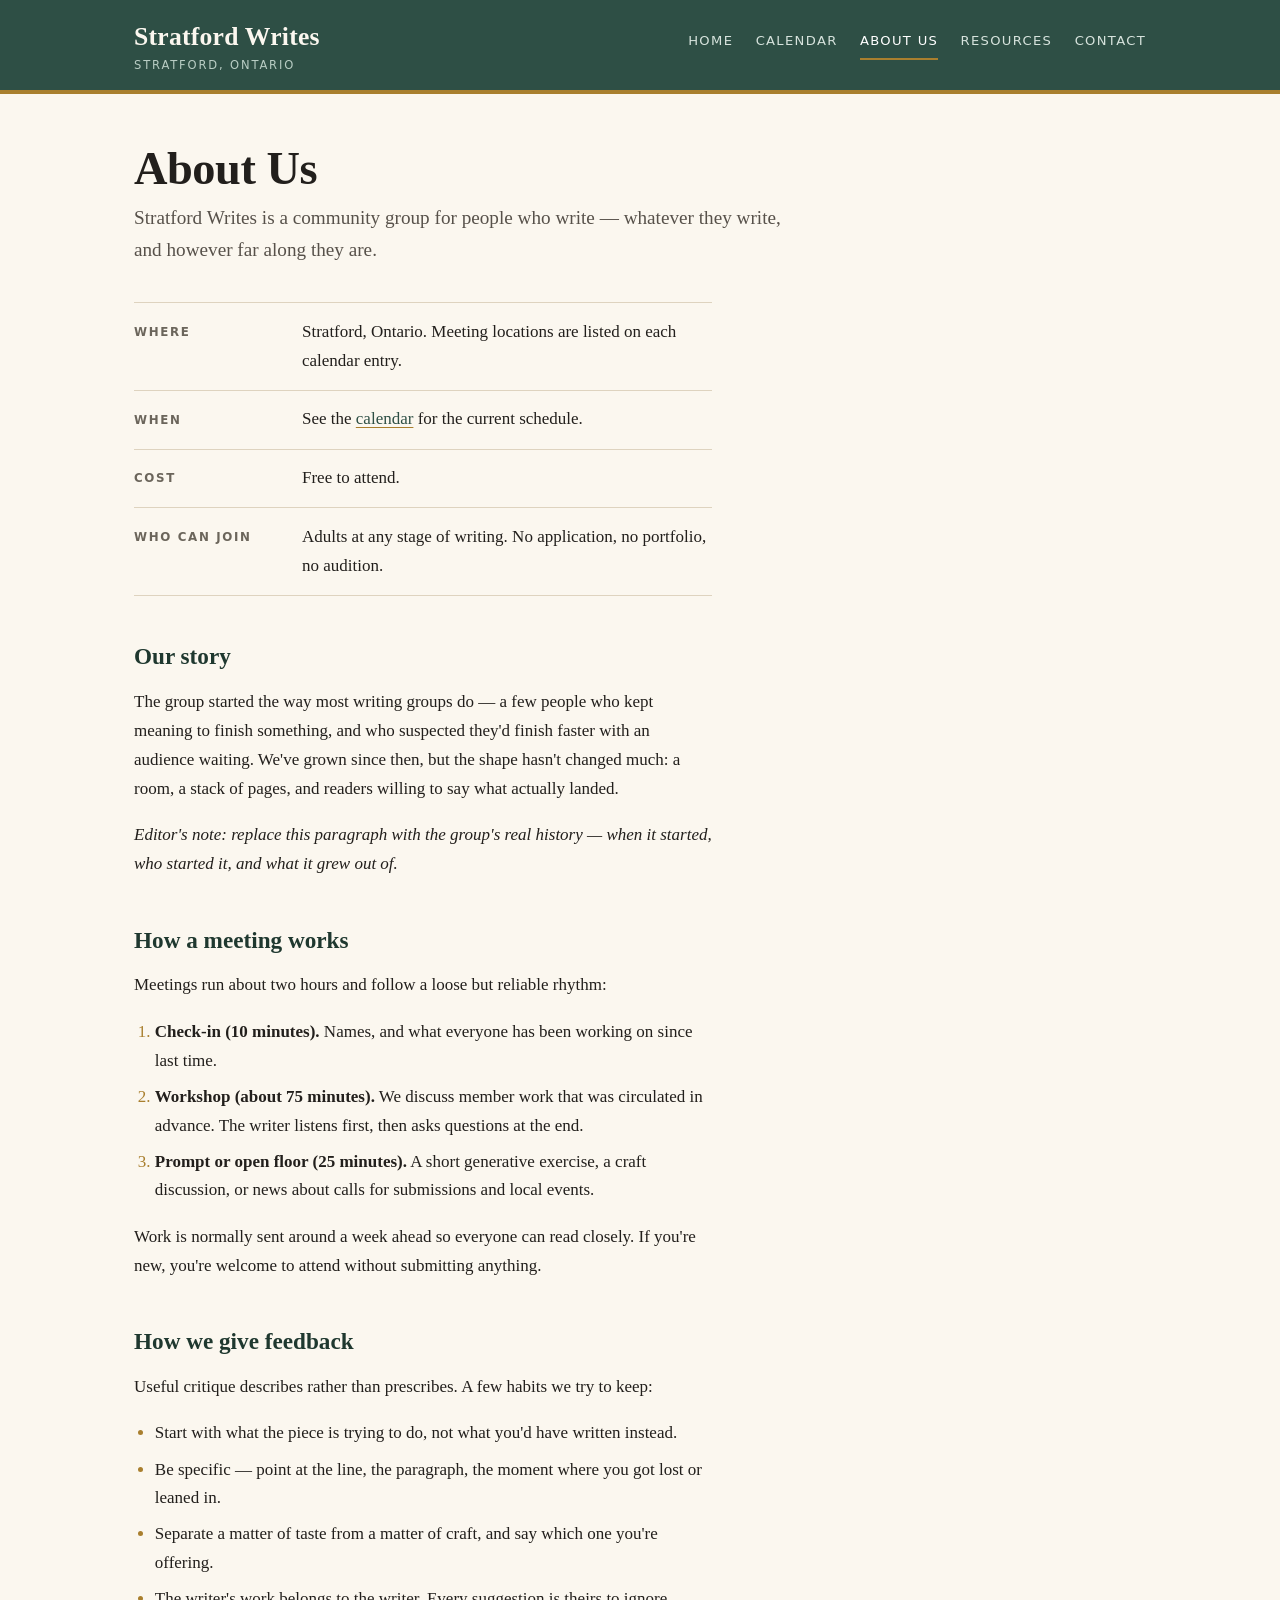
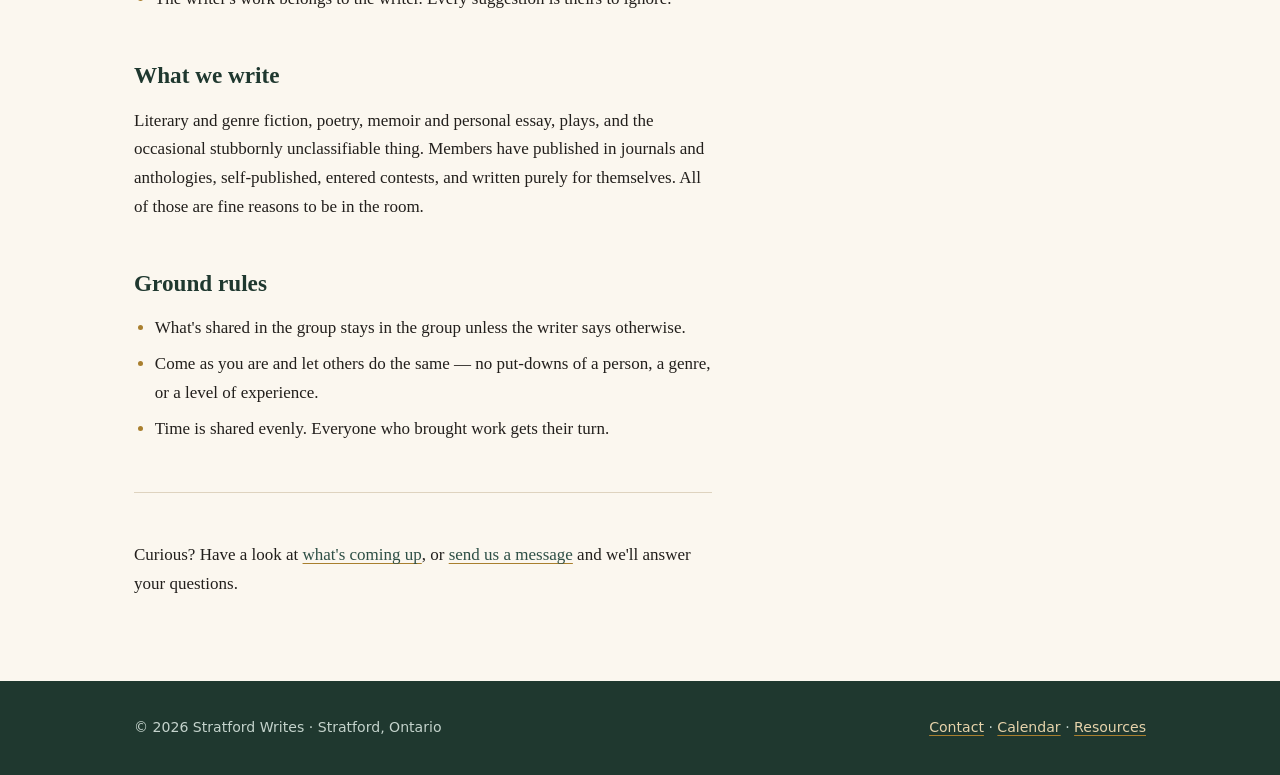
==== about.html @ 6f4bad4f "Stratford Writes website: five static pages and shared stylesheet" ====
<!DOCTYPE html>
<html lang="en">
<head>
<meta charset="utf-8">
<meta name="viewport" content="width=device-width, initial-scale=1">
<title>About Us — Stratford Writes</title>
<meta name="description" content="Who we are, how our meetings run, and what to expect at your first session.">
<!-- Social preview. Once you have a domain, add absolute og:url and og:image tags
     here (og:image should be ~1200x630px) so shared links show a picture. -->
<meta property="og:site_name" content="Stratford Writes">
<meta property="og:type" content="website">
<meta property="og:title" content="About Us — Stratford Writes">
<meta property="og:description" content="Who we are, how our meetings run, and what to expect at your first session.">
<meta name="twitter:card" content="summary">

<link rel="icon" href="data:image/svg+xml,%3Csvg xmlns=%22http://www.w3.org/2000/svg%22 viewBox=%220 0 64 64%22%3E%3Crect width=%2264%22 height=%2264%22 rx=%228%22 fill=%22%232e4f45%22/%3E%3Cpath d=%22M20 44 L32 18 L44 44%22 fill=%22none%22 stroke=%22%23e6d3ab%22 stroke-width=%225%22 stroke-linecap=%22round%22 stroke-linejoin=%22round%22/%3E%3Cpath d=%22M25 36 H39%22 stroke=%22%23e6d3ab%22 stroke-width=%225%22 stroke-linecap=%22round%22/%3E%3C/svg%3E">
<link rel="stylesheet" href="style.css">
</head>
<body>

<a class="skip" href="#main">Skip to content</a>

<header class="site-header">
  <div class="wrap">
    <a class="brand" href="index.html">
      Stratford Writes
      <small>Stratford, Ontario</small>
    </a>
    <nav class="nav" aria-label="Main">
      <a href="index.html">Home</a>
      <a href="calendar.html">Calendar</a>
      <a href="about.html" aria-current="page">About Us</a>
      <a href="resources.html">Resources</a>
      <a href="contact.html">Contact</a>
    </nav>
  </div>
</header>

<main id="main">
  <div class="wrap">

    <h1 class="page-title">About Us</h1>
    <p class="lede">Stratford Writes is a community group for people who write — whatever they write, and however far along they are.</p>

    <ul class="fact-list">
      <li>
        <span class="label">Where</span>
        <span class="value">Stratford, Ontario. Meeting locations are listed on each calendar entry.</span>
      </li>
      <li>
        <span class="label">When</span>
        <span class="value">See the <a href="calendar.html">calendar</a> for the current schedule.</span>
      </li>
      <li>
        <span class="label">Cost</span>
        <span class="value">Free to attend.</span>
      </li>
      <li>
        <span class="label">Who can join</span>
        <span class="value">Adults at any stage of writing. No application, no portfolio, no audition.</span>
      </li>
    </ul>

    <div class="prose">

      <h2>Our story</h2>
      <p>The group started the way most writing groups do — a few people who kept meaning to finish something, and who suspected they'd finish faster with an audience waiting. We've grown since then, but the shape hasn't changed much: a room, a stack of pages, and readers willing to say what actually landed.</p>
      <p><em>Editor's note: replace this paragraph with the group's real history — when it started, who started it, and what it grew out of.</em></p>

      <h2>How a meeting works</h2>
      <p>Meetings run about two hours and follow a loose but reliable rhythm:</p>
      <ol>
        <li><strong>Check-in (10 minutes).</strong> Names, and what everyone has been working on since last time.</li>
        <li><strong>Workshop (about 75 minutes).</strong> We discuss member work that was circulated in advance. The writer listens first, then asks questions at the end.</li>
        <li><strong>Prompt or open floor (25 minutes).</strong> A short generative exercise, a craft discussion, or news about calls for submissions and local events.</li>
      </ol>
      <p>Work is normally sent around a week ahead so everyone can read closely. If you're new, you're welcome to attend without submitting anything.</p>

      <h2>How we give feedback</h2>
      <p>Useful critique describes rather than prescribes. A few habits we try to keep:</p>
      <ul>
        <li>Start with what the piece is trying to do, not what you'd have written instead.</li>
        <li>Be specific — point at the line, the paragraph, the moment where you got lost or leaned in.</li>
        <li>Separate a matter of taste from a matter of craft, and say which one you're offering.</li>
        <li>The writer's work belongs to the writer. Every suggestion is theirs to ignore.</li>
      </ul>

      <h2>What we write</h2>
      <p>Literary and genre fiction, poetry, memoir and personal essay, plays, and the occasional stubbornly unclassifiable thing. Members have published in journals and anthologies, self-published, entered contests, and written purely for themselves. All of those are fine reasons to be in the room.</p>

      <h2>Ground rules</h2>
      <ul>
        <li>What's shared in the group stays in the group unless the writer says otherwise.</li>
        <li>Come as you are and let others do the same — no put-downs of a person, a genre, or a level of experience.</li>
        <li>Time is shared evenly. Everyone who brought work gets their turn.</li>
      </ul>

      <hr class="rule">

      <p>Curious? Have a look at <a href="calendar.html">what's coming up</a>, or <a href="contact.html">send us a message</a> and we'll answer your questions.</p>

    </div>

  </div>
</main>

<footer class="site-footer">
  <div class="wrap">
    <p>&copy; 2026 Stratford Writes &middot; Stratford, Ontario</p>
    <p><a href="contact.html">Contact</a> &middot; <a href="calendar.html">Calendar</a> &middot; <a href="resources.html">Resources</a></p>
  </div>
</footer>

</body>
</html>
---- style.css ----
/* ==========================================================================
   Stratford Writes — shared stylesheet
   Palette: Avon green, theatre gold, cream paper, ink
   ========================================================================== */

:root {
  --cream:      #fbf7ef;
  --cream-deep: #f3ebdd;
  --paper:      #ffffff;
  --ink:        #221f1c;
  --ink-soft:   #57514a;
  --ink-mute:   #6b655b;
  --green:      #2e4f45;
  --green-deep: #1f382f;
  --green-soft: #e4ece7;
  --gold:       #a97f2e;   /* decorative only — borders, rules, markers */
  --gold-ink:   #806018;   /* gold for TEXT — passes 4.5:1 on both creams */
  --gold-soft:  #f0e3c8;
  --rule:       #ded3bf;

  --serif: "Iowan Old Style", "Palatino Linotype", Palatino, Georgia, "Times New Roman", serif;
  --sans:  ui-sans-serif, system-ui, -apple-system, "Segoe UI", Roboto, "Helvetica Neue", Arial, sans-serif;

  --measure: 68ch;
  --wrap: 1060px;
}

/* --- reset-ish ----------------------------------------------------------- */

*, *::before, *::after { box-sizing: border-box; }

body {
  margin: 0;
  background: var(--cream);
  color: var(--ink);
  font-family: var(--serif);
  font-size: 1.0625rem;
  line-height: 1.7;
  -webkit-font-smoothing: antialiased;
}

img { max-width: 100%; height: auto; display: block; }

a {
  color: var(--green);
  text-decoration-color: var(--gold);
  text-underline-offset: 3px;
}
a:hover { color: var(--gold-ink); }

:focus-visible {
  outline: 2px solid var(--gold);
  outline-offset: 3px;
  border-radius: 2px;
}

/* --- skip link ----------------------------------------------------------- */

.skip {
  position: absolute;
  left: -9999px;
  top: 0;
  background: var(--green);
  color: var(--cream);
  padding: .6rem 1rem;
  z-index: 100;
}
.skip:focus { left: .5rem; top: .5rem; }

/* --- header / nav -------------------------------------------------------- */

.site-header {
  background: var(--green);
  color: var(--cream);
  border-bottom: 4px solid var(--gold);
}

.site-header .wrap {
  display: flex;
  flex-wrap: wrap;
  align-items: baseline;
  justify-content: space-between;
  gap: .75rem 2rem;
  padding-top: 1.4rem;
  padding-bottom: 1.1rem;
}

.brand {
  font-family: var(--serif);
  font-size: 1.6rem;
  font-weight: 600;
  letter-spacing: .01em;
  color: var(--cream);
  text-decoration: none;
  line-height: 1.2;
}
.brand:hover { color: var(--gold-soft); }
.brand small {
  display: block;
  font-family: var(--sans);
  font-size: .72rem;
  font-weight: 500;
  letter-spacing: .16em;
  text-transform: uppercase;
  color: #b9cdc4;
  margin-top: .35rem;
}

.nav {
  display: flex;
  flex-wrap: wrap;
  gap: .25rem 1.4rem;
  font-family: var(--sans);
  font-size: .82rem;
  letter-spacing: .1em;
  text-transform: uppercase;
}
.nav a {
  color: #d7e3dd;
  text-decoration: none;
  padding: .35rem 0;
  border-bottom: 2px solid transparent;
}
.nav a:hover { color: #fff; border-bottom-color: rgba(255,255,255,.35); }
.nav a[aria-current="page"] {
  color: #fff;
  border-bottom-color: var(--gold);
}

/* --- layout -------------------------------------------------------------- */

.wrap {
  width: 100%;
  max-width: var(--wrap);
  margin-inline: auto;
  padding-inline: 1.5rem;
}

main { padding-block: 3rem 4rem; }

.page-title {
  font-size: clamp(2rem, 5vw, 2.9rem);
  line-height: 1.15;
  margin: 0 0 .4rem;
  font-weight: 600;
  letter-spacing: -.01em;
}

.lede {
  font-size: 1.2rem;
  color: var(--ink-soft);
  max-width: var(--measure);
  margin: 0 0 2.2rem;
}

.prose { max-width: var(--measure); }
.prose h2 {
  font-size: 1.45rem;
  margin: 2.6rem 0 .7rem;
  color: var(--green-deep);
}
.prose h3 {
  font-size: 1.12rem;
  margin: 1.8rem 0 .4rem;
  color: var(--green-deep);
}
.prose p, .prose ul, .prose ol { margin: 0 0 1.1rem; }
.prose ul, .prose ol { padding-left: 1.3rem; }
.prose li { margin-bottom: .45rem; }
.prose li::marker { color: var(--gold); }

.rule {
  border: 0;
  border-top: 1px solid var(--rule);
  margin: 3rem 0;
}

/* --- hero (home) --------------------------------------------------------- */

.hero {
  background: var(--cream-deep);
  border-bottom: 1px solid var(--rule);
  padding-block: clamp(3rem, 8vw, 5.5rem);
}
.hero h1 {
  font-size: clamp(2.3rem, 6.5vw, 3.6rem);
  line-height: 1.1;
  margin: 0 0 1rem;
  max-width: 18ch;
  letter-spacing: -.015em;
}
.hero p {
  font-size: 1.25rem;
  color: var(--ink-soft);
  max-width: 54ch;
  margin: 0 0 2rem;
}

.kicker {
  font-family: var(--sans);
  font-size: .75rem;
  font-weight: 600;
  letter-spacing: .18em;
  text-transform: uppercase;
  color: var(--gold-ink);
  margin: 0 0 1rem;
}

/* --- buttons ------------------------------------------------------------- */

.btn-row { display: flex; flex-wrap: wrap; gap: .75rem; }

.btn {
  display: inline-block;
  font-family: var(--sans);
  font-size: .9rem;
  font-weight: 600;
  letter-spacing: .02em;
  padding: .7rem 1.4rem;
  border-radius: 2px;
  text-decoration: none;
  border: 1px solid var(--green);
  background: var(--green);
  color: var(--cream);
  transition: background .15s ease, color .15s ease;
}
.btn:hover { background: var(--green-deep); border-color: var(--green-deep); color: #fff; }

.btn.secondary {
  background: transparent;
  color: var(--green);
}
.btn.secondary:hover { background: var(--green-soft); color: var(--green-deep); }

/* --- cards --------------------------------------------------------------- */

.cards {
  display: grid;
  grid-template-columns: repeat(auto-fit, minmax(240px, 1fr));
  gap: 1.5rem;
  margin: 2.5rem 0;
  padding: 0;
  list-style: none;
}

.card {
  background: var(--paper);
  border: 1px solid var(--rule);
  border-top: 3px solid var(--gold);
  padding: 1.5rem 1.4rem;
}
.card h3 {
  margin: 0 0 .5rem;
  font-size: 1.15rem;
  color: var(--green-deep);
}
.card p { margin: 0 0 .8rem; color: var(--ink-soft); font-size: .98rem; }
.card p:last-child { margin-bottom: 0; }
.card a { font-family: var(--sans); font-size: .88rem; font-weight: 600; }

/* --- callout / placeholder note ------------------------------------------ */

.note {
  background: var(--gold-soft);
  border-left: 4px solid var(--gold);
  padding: 1.1rem 1.3rem;
  margin: 2rem 0;
  font-size: .97rem;
  color: #5c4715;
}
.note strong { color: #4a3a11; }
.note code {
  background: rgba(255,255,255,.65);
  padding: .1em .35em;
  border-radius: 2px;
  font-size: .9em;
}

.fact-list {
  list-style: none;
  padding: 0;
  margin: 2rem 0;
  border-top: 1px solid var(--rule);
  max-width: var(--measure);
}
.fact-list li {
  display: flex;
  flex-wrap: wrap;
  gap: .3rem 1.5rem;
  padding: .9rem 0;
  border-bottom: 1px solid var(--rule);
}
.fact-list dt, .fact-list .label {
  font-family: var(--sans);
  font-size: .74rem;
  font-weight: 600;
  letter-spacing: .14em;
  text-transform: uppercase;
  color: var(--ink-mute);
  flex: 0 0 9rem;
  padding-top: .28rem;
}
.fact-list .value { flex: 1 1 14rem; }

/* --- calendar embed ------------------------------------------------------ */

.calendar-frame {
  background: var(--paper);
  border: 1px solid var(--rule);
  padding: .5rem;
  margin: 2rem 0;
}
.calendar-frame iframe {
  display: block;
  width: 100%;
  min-height: 640px;
  border: 0;
}

.embed-placeholder {
  display: flex;
  flex-direction: column;
  align-items: center;
  justify-content: center;
  text-align: center;
  min-height: 380px;
  padding: 2rem;
  background: repeating-linear-gradient(
    45deg, var(--cream-deep), var(--cream-deep) 12px, #eee4d2 12px, #eee4d2 24px
  );
  border: 2px dashed var(--rule);
  color: var(--ink-mute);
  font-family: var(--sans);
}
.embed-placeholder strong {
  display: block;
  font-size: 1.05rem;
  color: var(--green-deep);
  margin-bottom: .4rem;
}

/* --- resources ----------------------------------------------------------- */

.resource-group { margin-bottom: 2.8rem; max-width: var(--measure); }
.resource-group h2 {
  font-size: 1.35rem;
  color: var(--green-deep);
  border-bottom: 1px solid var(--rule);
  padding-bottom: .45rem;
  margin: 0 0 1.2rem;
}
.resource-list { list-style: none; padding: 0; margin: 0; }
.resource-list li { margin-bottom: 1.1rem; }
.resource-list .title {
  font-weight: 600;
  display: block;
}
.resource-list .desc {
  display: block;
  color: var(--ink-soft);
  font-size: .96rem;
  line-height: 1.55;
}

/* --- footer -------------------------------------------------------------- */

.site-footer {
  background: var(--green-deep);
  color: #c4d3cc;
  font-family: var(--sans);
  font-size: .88rem;
  padding-block: 2.2rem;
  margin-top: auto;
}
.site-footer .wrap {
  display: flex;
  flex-wrap: wrap;
  gap: .6rem 2rem;
  justify-content: space-between;
  align-items: center;
}
.site-footer a { color: #e6d3ab; }
.site-footer p { margin: 0; }

/* --- sticky footer ------------------------------------------------------- */

html, body { height: 100%; }
body { display: flex; flex-direction: column; min-height: 100%; }
main { flex: 1 0 auto; }

/* --- small screens ------------------------------------------------------- */

@media (max-width: 640px) {
  .site-header .wrap { flex-direction: column; align-items: flex-start; }
  .nav { gap: .25rem 1.1rem; }
  .fact-list .label { flex-basis: 100%; }
  .calendar-frame iframe { min-height: 520px; }
}

@media print {
  .site-header, .site-footer, .btn-row { display: none; }
  body { background: #fff; }
}
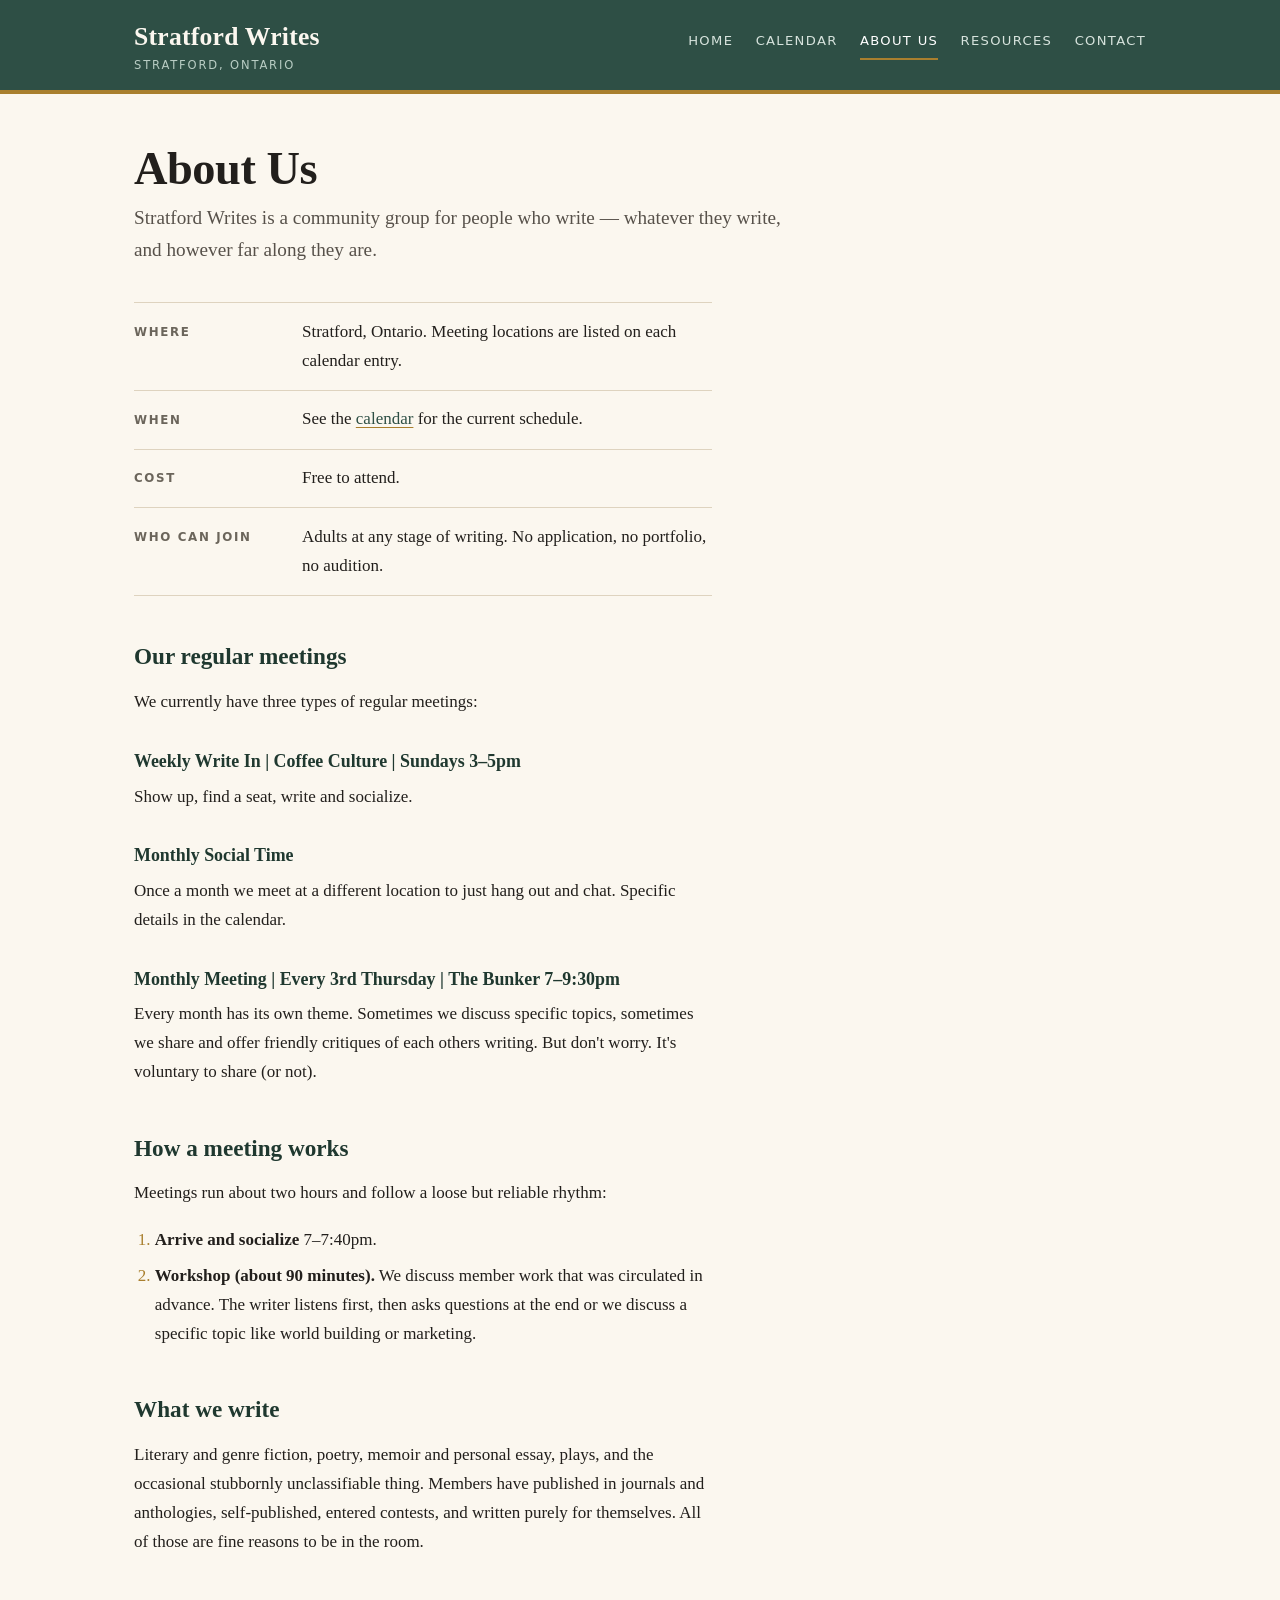
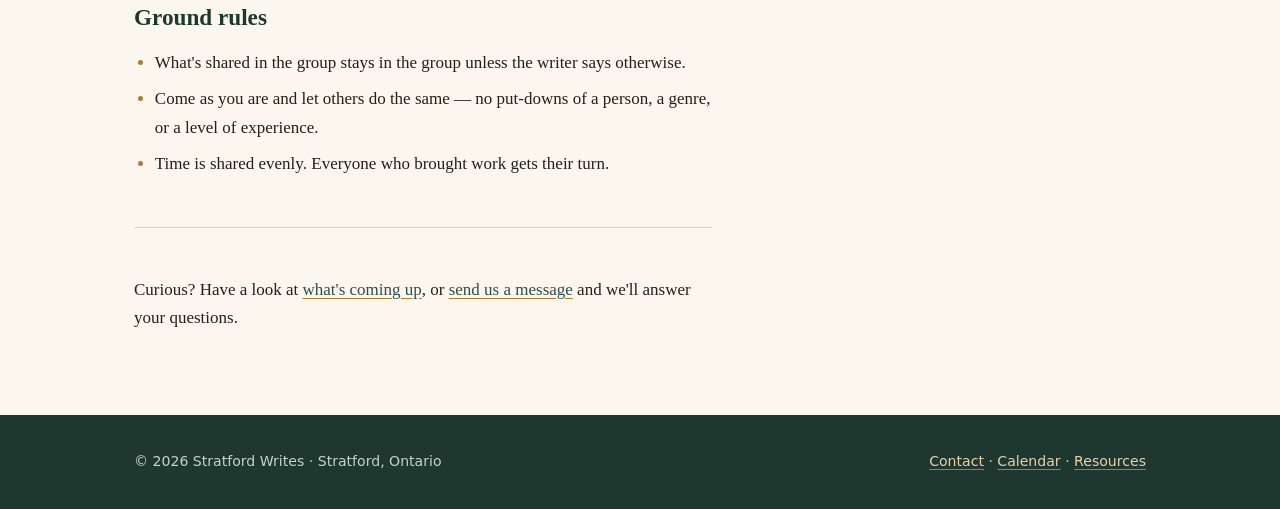
==== commit 4b09f283: "Update About Us page with regular meetings and revised meeting format Co-Authored-By: Claude Haiku 5" ====
--- a/about.html
+++ b/about.html
@@ -63,27 +63,24 @@
 
     <div class="prose">
 
-      <h2>Our story</h2>
-      <p>The group started the way most writing groups do — a few people who kept meaning to finish something, and who suspected they'd finish faster with an audience waiting. We've grown since then, but the shape hasn't changed much: a room, a stack of pages, and readers willing to say what actually landed.</p>
-      <p><em>Editor's note: replace this paragraph with the group's real history — when it started, who started it, and what it grew out of.</em></p>
+      <h2>Our regular meetings</h2>
+      <p>We currently have three types of regular meetings:</p>
+
+      <h3>Weekly Write In | Coffee Culture | Sundays 3–5pm</h3>
+      <p>Show up, find a seat, write and socialize.</p>
+
+      <h3>Monthly Social Time</h3>
+      <p>Once a month we meet at a different location to just hang out and chat. Specific details in the calendar.</p>
+
+      <h3>Monthly Meeting | Every 3rd Thursday | The Bunker 7–9:30pm</h3>
+      <p>Every month has its own theme. Sometimes we discuss specific topics, sometimes we share and offer friendly critiques of each others writing. But don't worry. It's voluntary to share (or not).</p>
 
       <h2>How a meeting works</h2>
       <p>Meetings run about two hours and follow a loose but reliable rhythm:</p>
       <ol>
-        <li><strong>Check-in (10 minutes).</strong> Names, and what everyone has been working on since last time.</li>
-        <li><strong>Workshop (about 75 minutes).</strong> We discuss member work that was circulated in advance. The writer listens first, then asks questions at the end.</li>
-        <li><strong>Prompt or open floor (25 minutes).</strong> A short generative exercise, a craft discussion, or news about calls for submissions and local events.</li>
+        <li><strong>Arrive and socialize</strong> 7–7:40pm.</li>
+        <li><strong>Workshop (about 90 minutes).</strong> We discuss member work that was circulated in advance. The writer listens first, then asks questions at the end or we discuss a specific topic like world building or marketing.</li>
       </ol>
-      <p>Work is normally sent around a week ahead so everyone can read closely. If you're new, you're welcome to attend without submitting anything.</p>
-
-      <h2>How we give feedback</h2>
-      <p>Useful critique describes rather than prescribes. A few habits we try to keep:</p>
-      <ul>
-        <li>Start with what the piece is trying to do, not what you'd have written instead.</li>
-        <li>Be specific — point at the line, the paragraph, the moment where you got lost or leaned in.</li>
-        <li>Separate a matter of taste from a matter of craft, and say which one you're offering.</li>
-        <li>The writer's work belongs to the writer. Every suggestion is theirs to ignore.</li>
-      </ul>
 
       <h2>What we write</h2>
       <p>Literary and genre fiction, poetry, memoir and personal essay, plays, and the occasional stubbornly unclassifiable thing. Members have published in journals and anthologies, self-published, entered contests, and written purely for themselves. All of those are fine reasons to be in the room.</p>
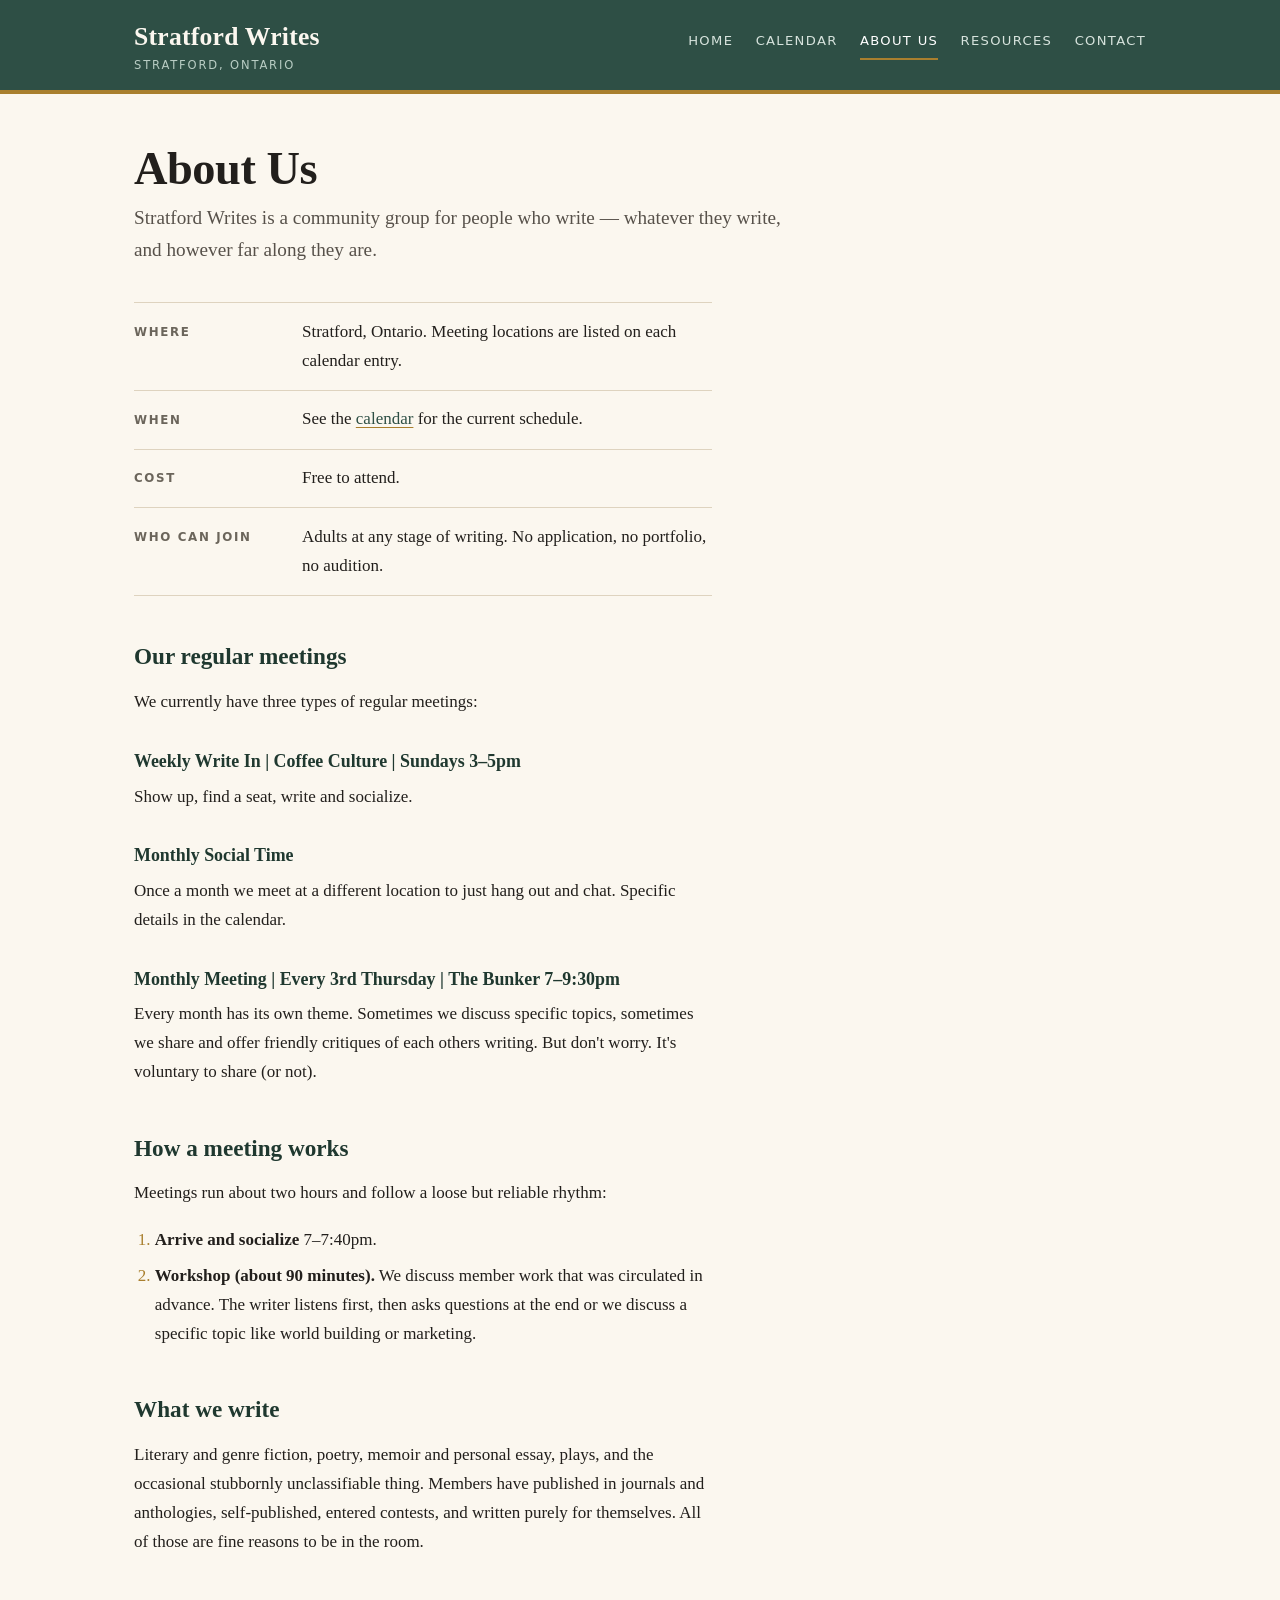
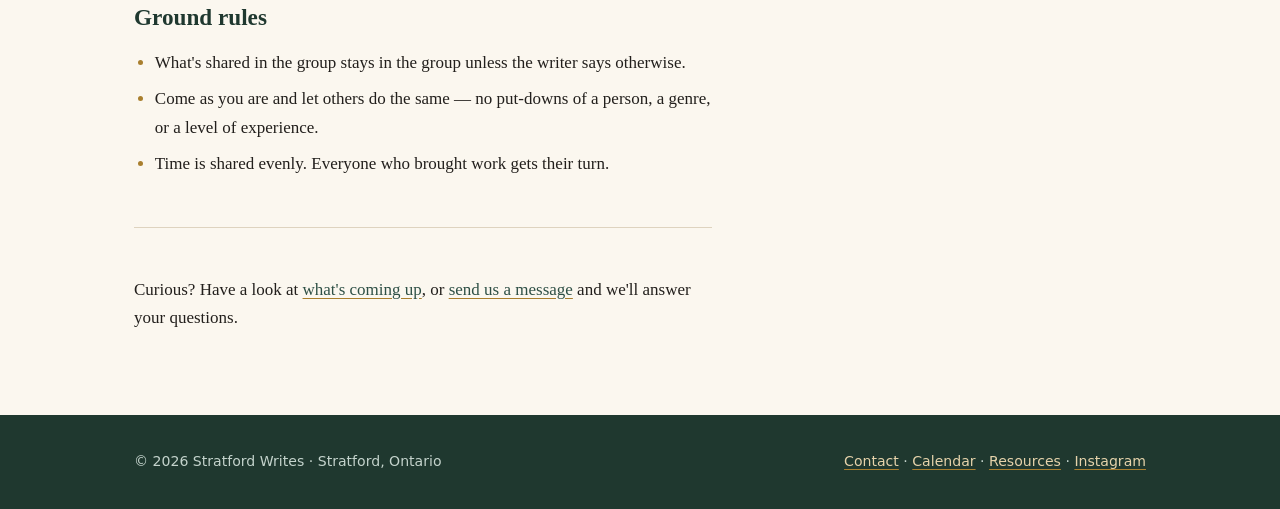
==== commit cbd6639e: "Add Instagram link to site footer Co-Authored-By: Claude Haiku 5.5 <noreply@anthropic.com> Claude-Se" ====
--- a/about.html
+++ b/about.html
@@ -104,7 +104,7 @@
 <footer class="site-footer">
   <div class="wrap">
     <p>&copy; 2026 Stratford Writes &middot; Stratford, Ontario</p>
-    <p><a href="contact.html">Contact</a> &middot; <a href="calendar.html">Calendar</a> &middot; <a href="resources.html">Resources</a></p>
+    <p><a href="contact.html">Contact</a> &middot; <a href="calendar.html">Calendar</a> &middot; <a href="resources.html">Resources</a> &middot; <a href="https://www.instagram.com/stratfordwrites" target="_blank" rel="noopener">Instagram</a></p>
   </div>
 </footer>
 
